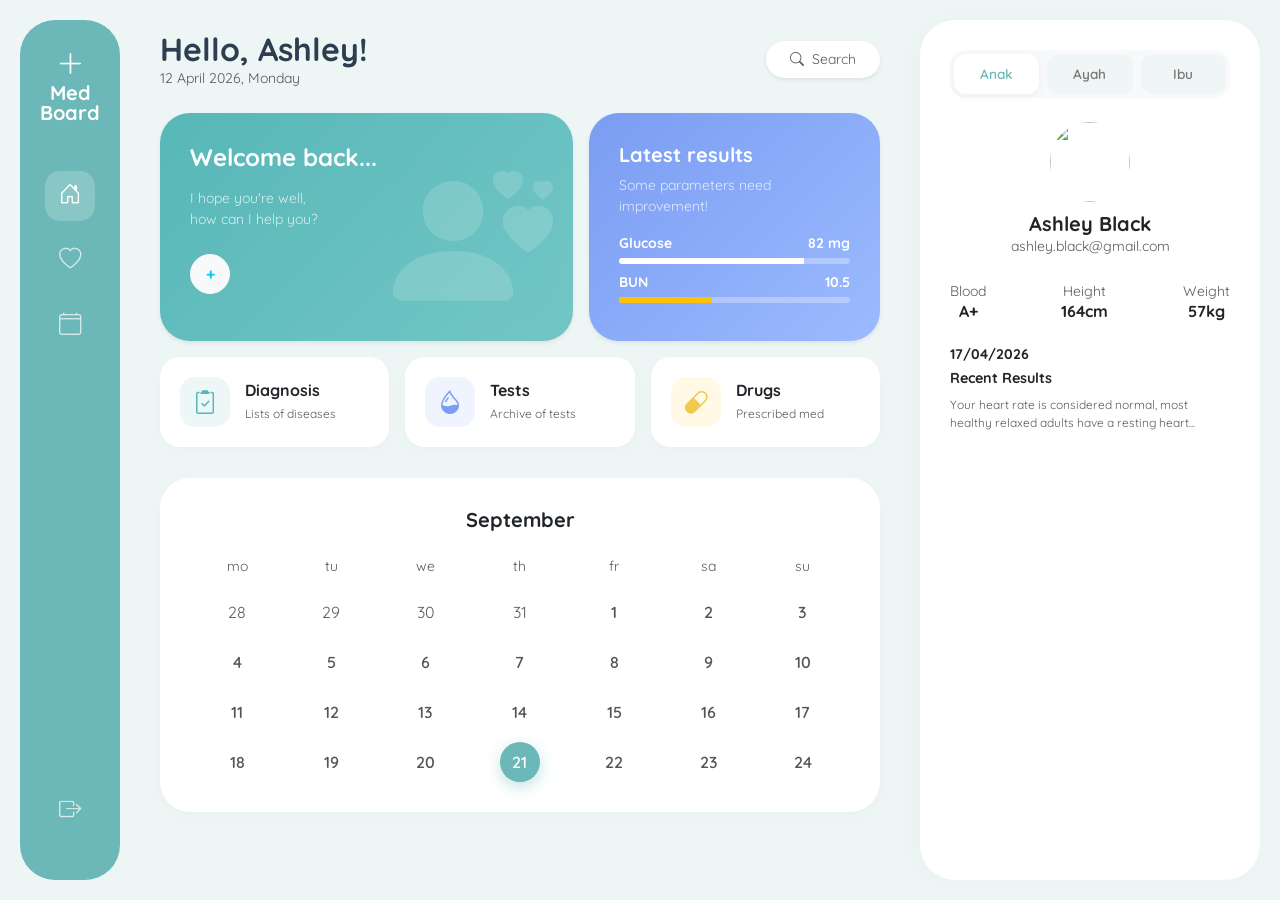
==== pages/pasien.html @ 55564bb5 "first mediflow dashboard" ====
<!DOCTYPE html>
<html lang="id">
<head>
    <meta charset="UTF-8">
    <meta name="viewport" content="width=device-width, initial-scale=1.0">
    <title>Dashboard Pasien - MediFlow</title>
    <link href="https://cdn.jsdelivr.net/npm/bootstrap@5.3.0/dist/css/bootstrap.min.css" rel="stylesheet">
    <link rel="stylesheet" href="https://cdn.jsdelivr.net/npm/bootstrap-icons@1.11.1/font/bootstrap-icons.css">
    <link href="https://fonts.googleapis.com/css2?family=Poppins:wght@400;500;600;700&family=Quicksand:wght@500;600;700&display=swap" rel="stylesheet">
    <link rel="stylesheet" href="../assets/css/style.css">
</head>
<body class="bg-pasien">
    <div class="ashley-container">
        
        <div class="ash-sidebar">
            <div class="fw-bold fs-5 mb-5 text-center lh-1"><i class="bi bi-plus-lg fs-3 d-block mb-1"></i>Med<br>Board</div>
            <div class="nav-icon active"><i class="bi bi-house-door"></i></div>
            <div class="nav-icon"><i class="bi bi-heart"></i></div>
            <div class="nav-icon"><i class="bi bi-calendar4"></i></div>
            <div class="nav-icon mt-auto" onclick="logout()"><i class="bi bi-box-arrow-right"></i></div>
        </div>

        <div class="ash-main">
            <div class="d-flex justify-content-between align-items-center mb-4">
                <div>
                    <h2 class="fw-bold mb-0" style="color: #2c3e50;">Hello, <span id="ashNameTitle">Ashley!</span></h2>
                    <p class="text-muted small mb-0">12 April 2026, Monday</p>
                </div>
                <div class="bg-white rounded-pill px-4 py-2 shadow-sm small text-muted"><i class="bi bi-search me-2"></i>Search</div>
            </div>

            <div class="row g-3 mb-3">
                <div class="col-md-7">
                    <div class="ash-card-wel shadow-sm">
                        <h4 class="fw-bold mb-3">Welcome back...</h4>
                        <p class="small opacity-75 mb-4">I hope you're well,<br>how can I help you?</p>
                        <button class="btn btn-light rounded-circle text-info fw-bold" style="width: 40px; height: 40px;">+</button>
                        <i class="bi bi-person-hearts" style="position: absolute; right: 20px; bottom: -20px; font-size: 10rem; opacity: 0.15;"></i>
                    </div>
                </div>
                <div class="col-md-5">
                    <div class="ash-card-res shadow-sm">
                        <h5 class="fw-bold mb-2">Latest results</h5>
                        <p class="small opacity-75 mb-3">Some parameters need improvement!</p>
                        <div class="small fw-bold d-flex justify-content-between mb-1"><span>Glucose</span><span>82 mg</span></div>
                        <div class="progress mb-2" style="height: 6px; background: rgba(255,255,255,0.3);"><div class="progress-bar bg-white" style="width: 80%"></div></div>
                        <div class="small fw-bold d-flex justify-content-between mb-1"><span>BUN</span><span>10.5</span></div>
                        <div class="progress mb-2" style="height: 6px; background: rgba(255,255,255,0.3);"><div class="progress-bar bg-warning" style="width: 40%"></div></div>
                    </div>
                </div>
            </div>

            <div class="row g-3 mb-3">
                <div class="col-md-4">
                    <div class="ash-mini-card">
                        <div style="background: #eef7f7; color: #57b7b7; width: 50px; height: 50px; border-radius: 15px; display: flex; justify-content: center; align-items: center; font-size: 1.5rem;"><i class="bi bi-clipboard2-check"></i></div>
                        <div>
                            <h6 class="fw-bold mb-0 text-dark">Diagnosis</h6>
                            <span class="small text-muted" id="ashDiag" style="font-size: 0.75rem;">Lists of diseases</span>
                        </div>
                    </div>
                </div>
                <div class="col-md-4">
                    <div class="ash-mini-card">
                        <div style="background: #f0f4ff; color: #7b9df2; width: 50px; height: 50px; border-radius: 15px; display: flex; justify-content: center; align-items: center; font-size: 1.5rem;"><i class="bi bi-droplet-half"></i></div>
                        <div>
                            <h6 class="fw-bold mb-0 text-dark">Tests</h6>
                            <span class="small text-muted" style="font-size: 0.75rem;">Archive of tests</span>
                        </div>
                    </div>
                </div>
                <div class="col-md-4">
                    <div class="ash-mini-card">
                        <div style="background: #fff9e6; color: #f2c94c; width: 50px; height: 50px; border-radius: 15px; display: flex; justify-content: center; align-items: center; font-size: 1.5rem;"><i class="bi bi-capsule"></i></div>
                        <div>
                            <h6 class="fw-bold mb-0 text-dark">Drugs</h6>
                            <span class="small text-muted" id="ashDrugs" style="font-size: 0.75rem;">Prescribed med</span>
                        </div>
                    </div>
                </div>
            </div>

            <div class="ash-calendar">
                <h5 class="fw-bold text-center mb-4 text-dark">September</h5>
                <div class="cal-grid small text-muted mb-2">
                    <span>mo</span><span>tu</span><span>we</span><span>th</span><span>fr</span><span>sa</span><span>su</span>
                </div>
                <div class="cal-grid">
                    <div class="cal-day text-muted">28</div><div class="cal-day text-muted">29</div><div class="cal-day text-muted">30</div><div class="cal-day text-muted">31</div>
                    <div class="cal-day">1</div><div class="cal-day">2</div><div class="cal-day">3</div>
                    <div class="cal-day">4</div><div class="cal-day">5</div><div class="cal-day">6</div><div class="cal-day">7</div>
                    <div class="cal-day">8</div><div class="cal-day">9</div><div class="cal-day">10</div>
                    <div class="cal-day">11</div><div class="cal-day">12</div><div class="cal-day">13</div><div class="cal-day">14</div>
                    <div class="cal-day">15</div><div class="cal-day">16</div><div class="cal-day">17</div>
                    <div class="cal-day">18</div><div class="cal-day">19</div><div class="cal-day">20</div><div class="cal-day active" id="ashAppt">21</div>
                    <div class="cal-day">22</div><div class="cal-day">23</div><div class="cal-day">24</div>
                </div>
            </div>
        </div>

        <div class="ash-right">
            <div class="d-flex gap-2 bg-light p-1 rounded-4 mb-4">
                <div class="kk-tab active" onclick="gantiAshley('Ashley', 'Anak', 'A+', '164cm', '57kg', 'Flu Ringan', 'Vitamins', '21', this)">Anak</div>
                <div class="kk-tab" onclick="gantiAshley('John', 'Ayah', 'O', '175cm', '78kg', 'Hipertensi', 'Amlodipine', '14', this)">Ayah</div>
                <div class="kk-tab" onclick="gantiAshley('Jane', 'Ibu', 'B', '160cm', '62kg', 'Asam Lambung', 'Antasida', '07', this)">Ibu</div>
            </div>

            <div class="text-center">
                <img src="https://ui-avatars.com/api/?name=Ashley&background=6cb7b7&color=fff" style="width:80px; height:80px; border-radius:50%; margin-bottom:10px;" id="ashFoto">
                <h5 class="fw-bold mb-0 text-dark" id="ashNameProfile">Ashley Black</h5>
                <p class="small text-muted mb-0" id="ashEmail">ashley.black@gmail.com</p>
            </div>

            <div class="d-flex justify-content-between text-center mt-4 mb-4">
                <div><span class="small text-muted d-block">Blood</span><h6 class="fw-bold mb-0 text-dark" id="ashBlood">A+</h6></div>
                <div><span class="small text-muted d-block">Height</span><h6 class="fw-bold mb-0 text-dark" id="ashHeight">164cm</h6></div>
                <div><span class="small text-muted d-block">Weight</span><h6 class="fw-bold mb-0 text-dark" id="ashWeight">57kg</h6></div>
            </div>

            <div class="mb-4">
                <h6 class="fw-bold small mb-2 text-dark">17/04/2026</h6>
                <h6 class="fw-bold mb-2 text-dark" style="font-size: 0.9rem;">Recent Results</h6>
                <p class="text-muted" style="font-size: 0.75rem;">Your heart rate is considered normal, most healthy relaxed adults have a resting heart...</p>
            </div>
        </div>
    </div>

    <script src="../assets/js/script.js"></script>
</body>
</html>
---- assets/css/style.css ----
/* === GLOBAL SETTINGS === */
body { font-family: 'Poppins', sans-serif; margin: 0; padding: 0; overflow-x: hidden; }
@keyframes fadeIn { from { opacity: 0; transform: translateY(10px); } to { opacity: 1; transform: translateY(0); } }

/* =========================================
   0. LOGIN PAGE (Split Screen Premium)
========================================= */
body.login-mode { background-color: #0c1a2c; overflow: hidden; }
.login-wrapper { height: 100vh; display: flex; justify-content: center; align-items: center; background: #0c1a2c; animation: fadeIn 0.6s ease-out; }
.login-split { width: 100%; max-width: 1000px; display: flex; background: white; border-radius: 24px; box-shadow: 0 20px 50px rgba(0,0,0,0.5); overflow: hidden; }
.log-left { flex: 1.1; padding: 60px; background: white; }
.log-right { flex: 0.9; background: #e0f2fe; padding: 60px; text-align: center; display: flex; flex-direction: column; justify-content: center; color: #0f3057; }
.med-input { border: 2px solid #f1f5f9; border-radius: 12px; padding: 14px; width: 100%; margin-bottom: 20px; font-family: 'Poppins', sans-serif; background: #f8fafc; outline: none; transition: 0.3s;}
.med-input:focus { border-color: #0ea5e9; background: white; }
.btn-log { background: #0f3057; color: white; border-radius: 12px; padding: 16px; font-weight: 600; width: 100%; border: none; transition: 0.3s; }
.btn-log:hover { background: #1e40af; }

/* =========================================
   1. PASIEN (ASHLEY STYLE - TEAL)
========================================= */
.bg-pasien { background-color: #eef5f5; font-family: 'Quicksand', sans-serif; animation: fadeIn 0.5s ease-out;}
.ashley-container { display: flex; padding: 20px; gap: 20px; height: 100vh; box-sizing: border-box; }
.ash-sidebar { width: 100px; background: #6cb7b7; border-radius: 35px; display: flex; flex-direction: column; align-items: center; padding: 30px 0; color: white; }
.ash-sidebar .nav-icon { width: 50px; height: 50px; display: flex; justify-content: center; align-items: center; border-radius: 15px; font-size: 1.4rem; margin-bottom: 15px; cursor: pointer; color: rgba(255,255,255,0.7); transition: 0.3s;}
.ash-sidebar .nav-icon.active { background: rgba(255,255,255,0.2); color: white; }
.ash-main { flex: 1; display: flex; flex-direction: column; overflow-y: auto; padding: 10px 20px; }
.ash-card-wel { background: linear-gradient(135deg, #57b7b7, #74c6c6); border-radius: 30px; padding: 30px; color: white; height: 100%; position: relative; overflow: hidden;}
.ash-card-res { background: linear-gradient(135deg, #7b9df2, #9bbaff); border-radius: 30px; padding: 30px; color: white; height: 100%; }
.ash-mini-card { background: white; border-radius: 20px; padding: 20px; display: flex; align-items: center; gap: 15px; box-shadow: 0 5px 15px rgba(0,0,0,0.02); height: 100%;}
.ash-calendar { background: white; border-radius: 30px; padding: 30px; box-shadow: 0 5px 15px rgba(0,0,0,0.02); margin-top: 15px;}
.cal-grid { display: grid; grid-template-columns: repeat(7, 1fr); text-align: center; gap: 10px 0; margin-top: 15px;}
.cal-day { font-weight: 600; color: #555; width: 40px; height: 40px; margin: 0 auto; display: flex; align-items: center; justify-content: center; border-radius: 50%; cursor: pointer;}
.cal-day.active { background: #6cb7b7; color: white; box-shadow: 0 5px 15px rgba(108, 183, 183, 0.4);}
.cal-day.text-muted { color: #ccc; font-weight: 400;}
.ash-right { width: 340px; background: white; border-radius: 35px; padding: 30px; box-shadow: -5px 0 20px rgba(0,0,0,0.02); overflow-y: auto; }
.kk-tab { background: #f0f5f5; border-radius: 12px; padding: 10px; text-align: center; font-size: 0.85rem; font-weight: 600; cursor: pointer; color: #777; flex: 1; transition: 0.3s;}
.kk-tab.active { background: white; color: #6cb7b7; box-shadow: 0 2px 10px rgba(0,0,0,0.05);}

/* =========================================
   2. DOKTER (ISTIAK AHMED STYLE - SOLID BLUE)
========================================= */
.bg-dokter { background-color: #f0f5fa; animation: fadeIn 0.5s ease-out;}
.ist-container { display: flex; padding: 20px; gap: 20px; height: 100vh; box-sizing: border-box; }
.ist-sidebar { width: 260px; background: #0d6efd; border-radius: 30px; color: white; padding: 40px 20px; display: flex; flex-direction: column; align-items: center; }
.ist-profile { text-align: center; margin-bottom: 40px; }
.ist-profile img { width: 90px; height: 90px; border-radius: 50%; border: 3px solid rgba(255,255,255,0.3); margin-bottom: 15px; }
.ist-nav { width: 100%; border-radius: 15px; padding: 15px 20px; color: rgba(255,255,255,0.7); margin-bottom: 10px; cursor: pointer; transition: 0.3s; font-weight: 500; display: flex; align-items: center;}
.ist-nav.active { background: rgba(255,255,255,0.15); color: white; font-weight: 600;}
.ist-main { flex: 1; overflow-y: auto; padding: 10px; }
.ist-stat-card { background: white; border-radius: 20px; padding: 25px; box-shadow: 0 5px 15px rgba(0,0,0,0.02); height: 100%; display: flex; flex-direction: column; justify-content: center;}
.patient-card { background: white; border-radius: 25px; padding: 25px; box-shadow: 0 5px 15px rgba(0,0,0,0.02); }
.pc-header { display: flex; align-items: center; gap: 15px; margin-bottom: 20px; }
.pc-header img { width: 50px; height: 50px; border-radius: 50%; }
.pc-table { width: 100%; font-size: 0.85rem; }
.pc-table td { padding: 8px 0; border-bottom: 1px solid #f1f5f9; }
.pc-table tr:last-child td { border-bottom: none; }
.status-badge { padding: 5px 12px; border-radius: 20px; font-weight: 600; font-size: 0.75rem; }

/* =========================================
   3. ADMIN (CREXTIO STYLE - LIGHT BLUE)
========================================= */
.bg-admin { background-color: #eaf1f8; animation: fadeIn 0.5s ease-out;}
.crex-container { padding: 40px; max-width: 1400px; margin: 0 auto; min-height: 100vh;}
.crex-topnav { display: flex; justify-content: center; margin-bottom: 40px; }
.crex-pill { background: white; border-radius: 50px; padding: 10px 15px; display: inline-flex; gap: 10px; box-shadow: 0 5px 15px rgba(0,0,0,0.02); }
.crex-item { padding: 8px 20px; border-radius: 30px; font-weight: 600; font-size: 0.9rem; color: #64748b; cursor: pointer;}
.crex-item.active { background: #0f3057; color: white; }
.crex-profile-card { background: linear-gradient(to bottom, #dbeafe, #bae6fd); border-radius: 30px; padding: 30px; text-align: center; height: 100%; position: relative; overflow: hidden;}
.crex-profile-card img { width: 120px; height: 120px; border-radius: 50%; margin-bottom: 20px; border: 4px solid white; box-shadow: 0 10px 20px rgba(0,0,0,0.1);}
.crex-stat-box { background: white; border-radius: 30px; padding: 30px; height: 100%; box-shadow: 0 5px 15px rgba(0,0,0,0.02); }
.crex-dark-card { background: #0f3057; border-radius: 30px; padding: 30px; color: white; height: 100%; box-shadow: 0 10px 30px rgba(15, 48, 87, 0.3);}
.bpjs-input-group { background: rgba(255,255,255,0.1); border-radius: 15px; padding: 5px; display: flex; margin-bottom: 20px;}
.bpjs-input-group input { background: transparent; border: none; color: white; padding: 10px 15px; flex: 1; outline: none;}
.bpjs-input-group input::placeholder { color: rgba(255,255,255,0.5); }
.bpjs-input-group button { background: #0ea5e9; border: none; border-radius: 12px; color: white; padding: 0 20px; font-weight: 600;}
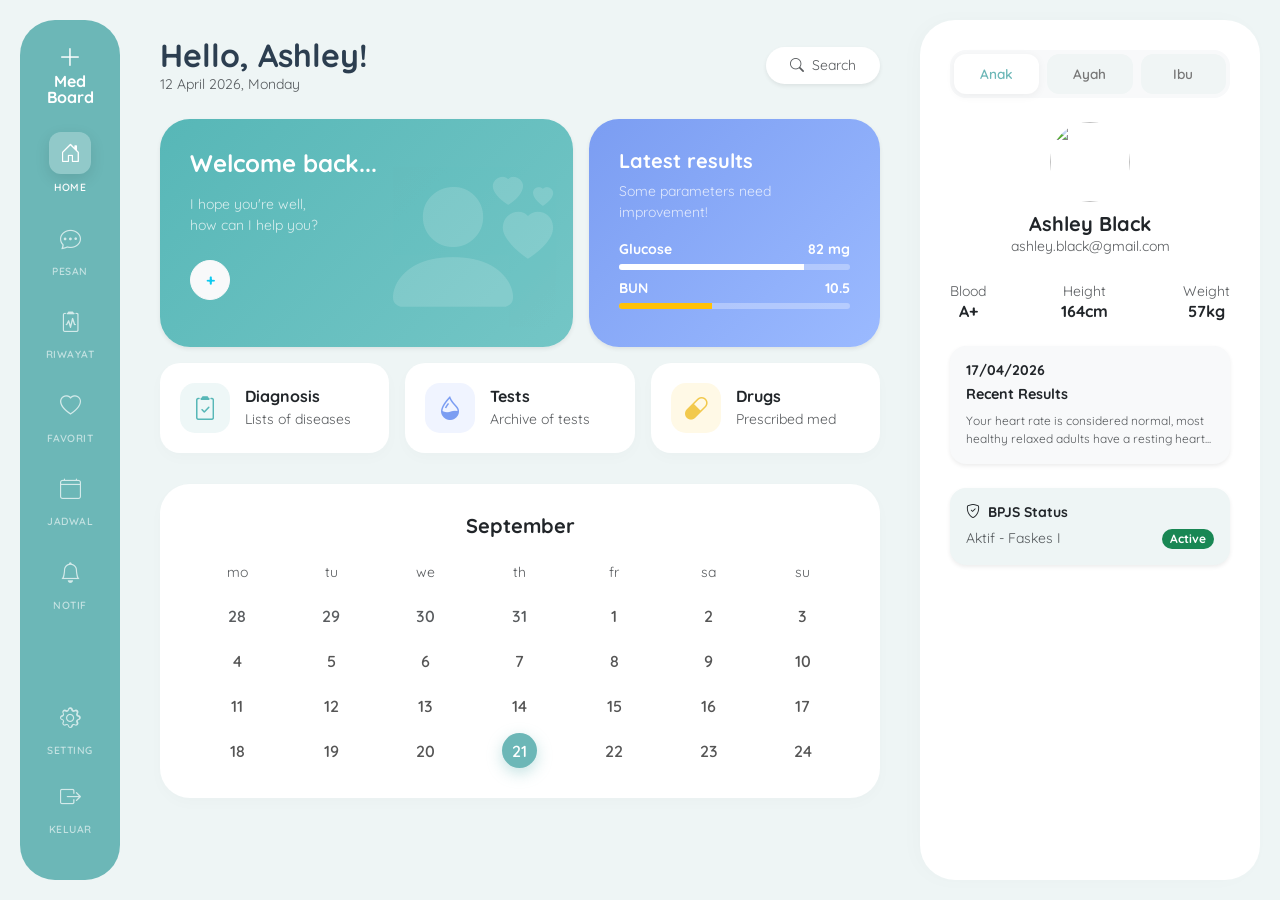
==== commit cb1bf226: "Upload dashboard mediflow ke folder baru" ====
--- a/pages/pasien.html
+++ b/pages/pasien.html
@@ -7,21 +7,61 @@
     <link href="https://cdn.jsdelivr.net/npm/bootstrap@5.3.0/dist/css/bootstrap.min.css" rel="stylesheet">
     <link rel="stylesheet" href="https://cdn.jsdelivr.net/npm/bootstrap-icons@1.11.1/font/bootstrap-icons.css">
     <link href="https://fonts.googleapis.com/css2?family=Poppins:wght@400;500;600;700&family=Quicksand:wght@500;600;700&display=swap" rel="stylesheet">
+    
     <link rel="stylesheet" href="../assets/css/style.css">
 </head>
 <body class="bg-pasien">
     <div class="ashley-container">
         
         <div class="ash-sidebar">
-            <div class="fw-bold fs-5 mb-5 text-center lh-1"><i class="bi bi-plus-lg fs-3 d-block mb-1"></i>Med<br>Board</div>
-            <div class="nav-icon active"><i class="bi bi-house-door"></i></div>
-            <div class="nav-icon"><i class="bi bi-heart"></i></div>
-            <div class="nav-icon"><i class="bi bi-calendar4"></i></div>
-            <div class="nav-icon mt-auto" onclick="logout()"><i class="bi bi-box-arrow-right"></i></div>
+            <div class="fw-bold fs-6 mb-4 text-center lh-1">
+                <i class="bi bi-plus-lg fs-4 d-block mb-1"></i>Med<br>Board
+            </div>
+            
+            <div class="nav-wrapper active">
+                <div class="nav-icon"><i class="bi bi-house-door"></i></div>
+                <span class="nav-label">Home</span>
+            </div>
+
+            <div class="nav-wrapper">
+                <div class="nav-icon"><i class="bi bi-chat-dots"></i></div>
+                <span class="nav-label">Pesan</span>
+            </div>
+
+            <div class="nav-wrapper">
+                <div class="nav-icon"><i class="bi bi-clipboard2-pulse"></i></div>
+                <span class="nav-label">Riwayat</span>
+            </div>
+
+            <div class="nav-wrapper">
+                <div class="nav-icon"><i class="bi bi-heart"></i></div>
+                <span class="nav-label">Favorit</span>
+            </div>
+
+            <div class="nav-wrapper">
+                <div class="nav-icon"><i class="bi bi-calendar4"></i></div>
+                <span class="nav-label">Jadwal</span>
+            </div>
+
+            <div class="nav-wrapper">
+                <div class="nav-icon"><i class="bi bi-bell"></i></div>
+                <span class="nav-label">Notif</span>
+            </div>
+            
+            <div class="mt-auto w-100 d-flex flex-column align-items-center">
+                <div class="nav-wrapper mb-2" data-bs-toggle="modal" data-bs-target="#settingsModal">
+                    <div class="nav-icon"><i class="bi bi-gear"></i></div>
+                    <span class="nav-label">Setting</span>
+                </div>
+                <div class="nav-wrapper text-danger" onclick="logout()">
+                    <div class="nav-icon"><i class="bi bi-box-arrow-right"></i></div>
+                    <span class="nav-label">Keluar</span>
+                </div>
+            </div>
         </div>
 
         <div class="ash-main">
-            <div class="d-flex justify-content-between align-items-center mb-4">
+            <div class="d-flex justify-content-between align-items-center mt-3 mb-4">
                 <div>
                     <h2 class="fw-bold mb-0" style="color: #2c3e50;">Hello, <span id="ashNameTitle">Ashley!</span></h2>
                     <p class="text-muted small mb-0">12 April 2026, Monday</p>
@@ -53,28 +93,28 @@
             <div class="row g-3 mb-3">
                 <div class="col-md-4">
                     <div class="ash-mini-card">
-                        <div style="background: #eef7f7; color: #57b7b7; width: 50px; height: 50px; border-radius: 15px; display: flex; justify-content: center; align-items: center; font-size: 1.5rem;"><i class="bi bi-clipboard2-check"></i></div>
+                        <div class="mini-icon teal"><i class="bi bi-clipboard2-check"></i></div>
                         <div>
                             <h6 class="fw-bold mb-0 text-dark">Diagnosis</h6>
-                            <span class="small text-muted" id="ashDiag" style="font-size: 0.75rem;">Lists of diseases</span>
+                            <span class="small text-muted" id="ashDiag">Lists of diseases</span>
                         </div>
                     </div>
                 </div>
                 <div class="col-md-4">
                     <div class="ash-mini-card">
-                        <div style="background: #f0f4ff; color: #7b9df2; width: 50px; height: 50px; border-radius: 15px; display: flex; justify-content: center; align-items: center; font-size: 1.5rem;"><i class="bi bi-droplet-half"></i></div>
+                        <div class="mini-icon blue"><i class="bi bi-droplet-half"></i></div>
                         <div>
                             <h6 class="fw-bold mb-0 text-dark">Tests</h6>
-                            <span class="small text-muted" style="font-size: 0.75rem;">Archive of tests</span>
+                            <span class="small text-muted">Archive of tests</span>
                         </div>
                     </div>
                 </div>
                 <div class="col-md-4">
                     <div class="ash-mini-card">
-                        <div style="background: #fff9e6; color: #f2c94c; width: 50px; height: 50px; border-radius: 15px; display: flex; justify-content: center; align-items: center; font-size: 1.5rem;"><i class="bi bi-capsule"></i></div>
+                        <div class="mini-icon yellow"><i class="bi bi-capsule"></i></div>
                         <div>
                             <h6 class="fw-bold mb-0 text-dark">Drugs</h6>
-                            <span class="small text-muted" id="ashDrugs" style="font-size: 0.75rem;">Prescribed med</span>
+                            <span class="small text-muted" id="ashDrugs">Prescribed med</span>
                         </div>
                     </div>
                 </div>
@@ -85,14 +125,15 @@
                 <div class="cal-grid small text-muted mb-2">
                     <span>mo</span><span>tu</span><span>we</span><span>th</span><span>fr</span><span>sa</span><span>su</span>
                 </div>
-                <div class="cal-grid">
+                <div class="cal-grid" id="calendarGrid">
                     <div class="cal-day text-muted">28</div><div class="cal-day text-muted">29</div><div class="cal-day text-muted">30</div><div class="cal-day text-muted">31</div>
                     <div class="cal-day">1</div><div class="cal-day">2</div><div class="cal-day">3</div>
                     <div class="cal-day">4</div><div class="cal-day">5</div><div class="cal-day">6</div><div class="cal-day">7</div>
                     <div class="cal-day">8</div><div class="cal-day">9</div><div class="cal-day">10</div>
                     <div class="cal-day">11</div><div class="cal-day">12</div><div class="cal-day">13</div><div class="cal-day">14</div>
                     <div class="cal-day">15</div><div class="cal-day">16</div><div class="cal-day">17</div>
-                    <div class="cal-day">18</div><div class="cal-day">19</div><div class="cal-day">20</div><div class="cal-day active" id="ashAppt">21</div>
+                    <div class="cal-day">18</div><div class="cal-day">19</div><div class="cal-day">20</div>
+                    <div class="cal-day active" id="ashAppt">21</div>
                     <div class="cal-day">22</div><div class="cal-day">23</div><div class="cal-day">24</div>
                 </div>
             </div>
@@ -117,14 +158,106 @@
                 <div><span class="small text-muted d-block">Weight</span><h6 class="fw-bold mb-0 text-dark" id="ashWeight">57kg</h6></div>
             </div>
 
-            <div class="mb-4">
+            <div class="card border-0 rounded-4 p-3 mb-4 shadow-sm" style="background: #f8f9fa;">
                 <h6 class="fw-bold small mb-2 text-dark">17/04/2026</h6>
                 <h6 class="fw-bold mb-2 text-dark" style="font-size: 0.9rem;">Recent Results</h6>
-                <p class="text-muted" style="font-size: 0.75rem;">Your heart rate is considered normal, most healthy relaxed adults have a resting heart...</p>
+                <p class="text-muted mb-0" style="font-size: 0.75rem;">Your heart rate is considered normal, most healthy relaxed adults have a resting heart...</p>
+            </div>
+            
+            <div class="card border-0 rounded-4 p-3 bg-pasien shadow-sm">
+                <h6 class="fw-bold small mb-2 text-dark"><i class="bi bi-shield-check me-2"></i>BPJS Status</h6>
+                <div class="d-flex justify-content-between align-items-center">
+                    <span class="small text-muted">Aktif - Faskes I</span>
+                    <span class="badge bg-success rounded-pill">Active</span>
+                </div>
             </div>
         </div>
     </div>
 
-    <script src="../assets/js/script.js"></script>
+    <div class="modal fade" id="settingsModal" tabindex="-1" aria-hidden="true">
+        <div class="modal-dialog modal-lg modal-dialog-centered">
+            <div class="modal-content border-0" style="border-radius: 30px; overflow: hidden;">
+                <div class="modal-body p-0">
+                    <div class="d-flex" style="min-height: 500px;">
+                        <div class="p-4" style="width: 220px; background: #f8fafb;">
+                            <h5 class="fw-bold mb-4 text-dark">Settings</h5>
+                            <div class="nav flex-column nav-pills" id="settings-tabs">
+                                <button class="nav-link active small text-start" data-bs-toggle="pill" data-bs-target="#pills-profile">Profil</button>
+                                <button class="nav-link small text-start" data-bs-toggle="pill" data-bs-target="#pills-kk">Data Keluarga</button>
+                                <button class="nav-link small text-start" data-bs-toggle="pill" data-bs-target="#pills-bpjs">BPJS</button>
+                                <button class="nav-link small text-start" data-bs-toggle="pill" data-bs-target="#pills-pay">Pembayaran</button>
+                            </div>
+                        </div>
+                        <div class="p-5 flex-grow-1 bg-white">
+                            <div class="tab-content">
+                                <div class="tab-pane fade show active" id="pills-profile">
+                                    <h6 class="fw-bold mb-4">Edit Profil</h6>
+                                    <div class="mb-3">
+                                        <label class="small text-muted mb-1">Nama Lengkap</label>
+                                        <input type="text" class="form-control rounded-3" value="Ashley Black">
+                                    </div>
+                                    <div class="mb-3">
+                                        <label class="small text-muted mb-1">Email</label>
+                                        <input type="email" class="form-control rounded-3" value="ashley.black@gmail.com">
+                                    </div>
+                                    <button class="btn btn-teal w-100 mt-3 shadow-sm">Simpan Perubahan</button>
+                                </div>
+                                <div class="tab-pane fade" id="pills-kk">
+                                    <h6 class="fw-bold mb-3">Kartu Keluarga Digital</h6>
+                                    <div class="p-3 border rounded-4 mb-2 d-flex justify-content-between align-items-center">
+                                        <div><h6 class="mb-0 small fw-bold">John Black</h6><span class="small text-muted">Ayah</span></div>
+                                        <i class="bi bi-pencil small"></i>
+                                    </div>
+                                    <div class="p-3 border rounded-4 mb-2 d-flex justify-content-between align-items-center">
+                                        <div><h6 class="mb-0 small fw-bold">Jane Black</h6><span class="small text-muted">Ibu</span></div>
+                                        <i class="bi bi-pencil small"></i>
+                                    </div>
+                                    <button class="btn btn-outline-info w-100 rounded-pill mt-3 small">+ Tambah Anggota</button>
+                                </div>
+                                <div class="tab-pane fade" id="pills-bpjs">
+                                    <h6 class="fw-bold mb-4">Jaminan Kesehatan</h6>
+                                    <div class="bg-light p-3 rounded-4 mb-3">
+                                        <p class="small text-muted mb-1">Nomor Peserta BPJS</p>
+                                        <h6 class="fw-bold">000123456789</h6>
+                                    </div>
+                                    <div class="mb-3">
+                                        <label class="small text-muted mb-1">Faskes Tingkat I</label>
+                                        <input type="text" class="form-control rounded-3" value="Puskesmas Semarang Tengah">
+                                    </div>
+                                </div>
+                            </div>
+                        </div>
+                    </div>
+                </div>
+            </div>
+        </div>
+    </div>
+
+    <script src="https://cdn.jsdelivr.net/npm/bootstrap@5.3.0/dist/js/bootstrap.bundle.min.js"></script>
+    <script>
+        function logout() { 
+            window.location.href = '../index.html'; 
+        }
+
+        function gantiAshley(nama, role, blood, height, weight, diag, drugs, dateActive, element) {
+            document.getElementById('ashNameTitle').innerText = nama + "!";
+            document.getElementById('ashNameProfile').innerText = nama + " Black";
+            document.getElementById('ashEmail').innerText = nama.toLowerCase() + ".black@gmail.com";
+            document.getElementById('ashBlood').innerText = blood;
+            document.getElementById('ashHeight').innerText = height;
+            document.getElementById('ashWeight').innerText = weight;
+            document.getElementById('ashDiag').innerText = diag;
+            document.getElementById('ashDrugs').innerText = drugs;
+            document.getElementById('ashFoto').src = `https://ui-avatars.com/api/?name=${nama}&background=6cb7b7&color=fff`;
+
+            document.querySelectorAll('.cal-day').forEach(day => {
+                day.classList.remove('active');
+                if (day.innerText === dateActive && !day.classList.contains('text-muted')) { day.classList.add('active'); }
+            });
+
+            document.querySelectorAll('.kk-tab').forEach(tab => tab.classList.remove('active'));
+            element.classList.add('active');
+        }
+    </script>
 </body>
 </html>
--- a/assets/css/style.css
+++ b/assets/css/style.css
@@ -1,75 +1,238 @@
 /* === GLOBAL SETTINGS === */
-body { font-family: 'Poppins', sans-serif; margin: 0; padding: 0; overflow-x: hidden; }
-@keyframes fadeIn { from { opacity: 0; transform: translateY(10px); } to { opacity: 1; transform: translateY(0); } }
-
-/* =========================================
-   0. LOGIN PAGE (Split Screen Premium)
-========================================= */
-body.login-mode { background-color: #0c1a2c; overflow: hidden; }
-.login-wrapper { height: 100vh; display: flex; justify-content: center; align-items: center; background: #0c1a2c; animation: fadeIn 0.6s ease-out; }
-.login-split { width: 100%; max-width: 1000px; display: flex; background: white; border-radius: 24px; box-shadow: 0 20px 50px rgba(0,0,0,0.5); overflow: hidden; }
-.log-left { flex: 1.1; padding: 60px; background: white; }
-.log-right { flex: 0.9; background: #e0f2fe; padding: 60px; text-align: center; display: flex; flex-direction: column; justify-content: center; color: #0f3057; }
-.med-input { border: 2px solid #f1f5f9; border-radius: 12px; padding: 14px; width: 100%; margin-bottom: 20px; font-family: 'Poppins', sans-serif; background: #f8fafc; outline: none; transition: 0.3s;}
-.med-input:focus { border-color: #0ea5e9; background: white; }
-.btn-log { background: #0f3057; color: white; border-radius: 12px; padding: 16px; font-weight: 600; width: 100%; border: none; transition: 0.3s; }
-.btn-log:hover { background: #1e40af; }
-
-/* =========================================
-   1. PASIEN (ASHLEY STYLE - TEAL)
-========================================= */
-.bg-pasien { background-color: #eef5f5; font-family: 'Quicksand', sans-serif; animation: fadeIn 0.5s ease-out;}
-.ashley-container { display: flex; padding: 20px; gap: 20px; height: 100vh; box-sizing: border-box; }
-.ash-sidebar { width: 100px; background: #6cb7b7; border-radius: 35px; display: flex; flex-direction: column; align-items: center; padding: 30px 0; color: white; }
-.ash-sidebar .nav-icon { width: 50px; height: 50px; display: flex; justify-content: center; align-items: center; border-radius: 15px; font-size: 1.4rem; margin-bottom: 15px; cursor: pointer; color: rgba(255,255,255,0.7); transition: 0.3s;}
-.ash-sidebar .nav-icon.active { background: rgba(255,255,255,0.2); color: white; }
-.ash-main { flex: 1; display: flex; flex-direction: column; overflow-y: auto; padding: 10px 20px; }
-.ash-card-wel { background: linear-gradient(135deg, #57b7b7, #74c6c6); border-radius: 30px; padding: 30px; color: white; height: 100%; position: relative; overflow: hidden;}
-.ash-card-res { background: linear-gradient(135deg, #7b9df2, #9bbaff); border-radius: 30px; padding: 30px; color: white; height: 100%; }
-.ash-mini-card { background: white; border-radius: 20px; padding: 20px; display: flex; align-items: center; gap: 15px; box-shadow: 0 5px 15px rgba(0,0,0,0.02); height: 100%;}
-.ash-calendar { background: white; border-radius: 30px; padding: 30px; box-shadow: 0 5px 15px rgba(0,0,0,0.02); margin-top: 15px;}
-.cal-grid { display: grid; grid-template-columns: repeat(7, 1fr); text-align: center; gap: 10px 0; margin-top: 15px;}
-.cal-day { font-weight: 600; color: #555; width: 40px; height: 40px; margin: 0 auto; display: flex; align-items: center; justify-content: center; border-radius: 50%; cursor: pointer;}
-.cal-day.active { background: #6cb7b7; color: white; box-shadow: 0 5px 15px rgba(108, 183, 183, 0.4);}
-.cal-day.text-muted { color: #ccc; font-weight: 400;}
-.ash-right { width: 340px; background: white; border-radius: 35px; padding: 30px; box-shadow: -5px 0 20px rgba(0,0,0,0.02); overflow-y: auto; }
-.kk-tab { background: #f0f5f5; border-radius: 12px; padding: 10px; text-align: center; font-size: 0.85rem; font-weight: 600; cursor: pointer; color: #777; flex: 1; transition: 0.3s;}
-.kk-tab.active { background: white; color: #6cb7b7; box-shadow: 0 2px 10px rgba(0,0,0,0.05);}
-
-/* =========================================
-   2. DOKTER (ISTIAK AHMED STYLE - SOLID BLUE)
-========================================= */
-.bg-dokter { background-color: #f0f5fa; animation: fadeIn 0.5s ease-out;}
-.ist-container { display: flex; padding: 20px; gap: 20px; height: 100vh; box-sizing: border-box; }
-.ist-sidebar { width: 260px; background: #0d6efd; border-radius: 30px; color: white; padding: 40px 20px; display: flex; flex-direction: column; align-items: center; }
-.ist-profile { text-align: center; margin-bottom: 40px; }
-.ist-profile img { width: 90px; height: 90px; border-radius: 50%; border: 3px solid rgba(255,255,255,0.3); margin-bottom: 15px; }
-.ist-nav { width: 100%; border-radius: 15px; padding: 15px 20px; color: rgba(255,255,255,0.7); margin-bottom: 10px; cursor: pointer; transition: 0.3s; font-weight: 500; display: flex; align-items: center;}
-.ist-nav.active { background: rgba(255,255,255,0.15); color: white; font-weight: 600;}
-.ist-main { flex: 1; overflow-y: auto; padding: 10px; }
-.ist-stat-card { background: white; border-radius: 20px; padding: 25px; box-shadow: 0 5px 15px rgba(0,0,0,0.02); height: 100%; display: flex; flex-direction: column; justify-content: center;}
-.patient-card { background: white; border-radius: 25px; padding: 25px; box-shadow: 0 5px 15px rgba(0,0,0,0.02); }
-.pc-header { display: flex; align-items: center; gap: 15px; margin-bottom: 20px; }
-.pc-header img { width: 50px; height: 50px; border-radius: 50%; }
-.pc-table { width: 100%; font-size: 0.85rem; }
-.pc-table td { padding: 8px 0; border-bottom: 1px solid #f1f5f9; }
-.pc-table tr:last-child td { border-bottom: none; }
-.status-badge { padding: 5px 12px; border-radius: 20px; font-weight: 600; font-size: 0.75rem; }
-
-/* =========================================
-   3. ADMIN (CREXTIO STYLE - LIGHT BLUE)
-========================================= */
-.bg-admin { background-color: #eaf1f8; animation: fadeIn 0.5s ease-out;}
-.crex-container { padding: 40px; max-width: 1400px; margin: 0 auto; min-height: 100vh;}
-.crex-topnav { display: flex; justify-content: center; margin-bottom: 40px; }
-.crex-pill { background: white; border-radius: 50px; padding: 10px 15px; display: inline-flex; gap: 10px; box-shadow: 0 5px 15px rgba(0,0,0,0.02); }
-.crex-item { padding: 8px 20px; border-radius: 30px; font-weight: 600; font-size: 0.9rem; color: #64748b; cursor: pointer;}
-.crex-item.active { background: #0f3057; color: white; }
-.crex-profile-card { background: linear-gradient(to bottom, #dbeafe, #bae6fd); border-radius: 30px; padding: 30px; text-align: center; height: 100%; position: relative; overflow: hidden;}
-.crex-profile-card img { width: 120px; height: 120px; border-radius: 50%; margin-bottom: 20px; border: 4px solid white; box-shadow: 0 10px 20px rgba(0,0,0,0.1);}
-.crex-stat-box { background: white; border-radius: 30px; padding: 30px; height: 100%; box-shadow: 0 5px 15px rgba(0,0,0,0.02); }
-.crex-dark-card { background: #0f3057; border-radius: 30px; padding: 30px; color: white; height: 100%; box-shadow: 0 10px 30px rgba(15, 48, 87, 0.3);}
-.bpjs-input-group { background: rgba(255,255,255,0.1); border-radius: 15px; padding: 5px; display: flex; margin-bottom: 20px;}
-.bpjs-input-group input { background: transparent; border: none; color: white; padding: 10px 15px; flex: 1; outline: none;}
-.bpjs-input-group input::placeholder { color: rgba(255,255,255,0.5); }
-.bpjs-input-group button { background: #0ea5e9; border: none; border-radius: 12px; color: white; padding: 0 20px; font-weight: 600;}+body { 
+    font-family: 'Poppins', sans-serif; 
+    margin: 0; 
+    padding: 0; 
+    overflow-x: hidden; 
+}
+
+@keyframes fadeIn { 
+    from { opacity: 0; transform: translateY(10px); } 
+    to { opacity: 1; transform: translateY(0); } 
+}
+
+.bg-pasien { 
+    background-color: #eef5f5; 
+    font-family: 'Quicksand', sans-serif; 
+    animation: fadeIn 0.5s ease-out;
+}
+
+.ashley-container { 
+    display: flex; 
+    padding: 20px; 
+    gap: 20px; 
+    height: 100vh; 
+    box-sizing: border-box; 
+}
+
+/* === SIDEBAR STYLE === */
+.ash-sidebar { 
+    width: 100px; 
+    background: #6cb7b7; 
+    border-radius: 35px; 
+    display: flex; 
+    flex-direction: column; 
+    align-items: center; 
+    padding: 25px 0; 
+    color: white;
+    height: calc(100vh - 40px);
+}
+
+.nav-wrapper {
+    display: flex;
+    flex-direction: column;
+    align-items: center;
+    justify-content: center;
+    width: 100%;
+    margin-bottom: 12px;
+    cursor: pointer;
+    transition: all 0.3s ease;
+    padding: 5px 0;
+}
+
+.nav-icon { 
+    width: 42px; 
+    height: 42px; 
+    display: flex; 
+    justify-content: center; 
+    align-items: center; 
+    border-radius: 12px; 
+    font-size: 1.3rem; 
+    color: rgba(255,255,255,0.7); 
+    transition: 0.3s;
+}
+
+.nav-label {
+    font-size: 0.65rem;
+    font-weight: 600;
+    margin-top: 4px;
+    color: rgba(255,255,255,0.6);
+    text-transform: uppercase;
+    letter-spacing: 0.5px;
+}
+
+.nav-wrapper:hover .nav-icon, 
+.nav-wrapper.active .nav-icon { 
+    color: white; 
+    background: rgba(255,255,255,0.25); 
+    transform: translateY(-2px);
+    box-shadow: 0 5px 15px rgba(0,0,0,0.1);
+}
+
+.nav-wrapper:hover .nav-label, 
+.nav-wrapper.active .nav-label { 
+    color: white; 
+    opacity: 1;
+}
+
+/* === MAIN CONTENT STYLE === */
+.ash-main { 
+    flex: 1; 
+    display: flex; 
+    flex-direction: column; 
+    overflow-y: auto; 
+    padding: 0 20px; 
+}
+
+.ash-card-wel { 
+    background: linear-gradient(135deg, #57b7b7, #74c6c6); 
+    border-radius: 30px; 
+    padding: 30px; 
+    color: white; 
+    position: relative; 
+    overflow: hidden; 
+    height: 100%; 
+}
+
+.ash-card-res { 
+    background: linear-gradient(135deg, #7b9df2, #9bbaff); 
+    border-radius: 30px; 
+    padding: 30px; 
+    color: white; 
+    height: 100%; 
+}
+
+.ash-mini-card { 
+    background: white; 
+    border-radius: 20px; 
+    padding: 20px; 
+    display: flex; 
+    align-items: center; 
+    gap: 15px; 
+    box-shadow: 0 5px 15px rgba(0,0,0,0.02); 
+    transition: 0.3s; 
+    cursor: pointer; 
+    height: 100%;
+}
+
+.ash-mini-card:hover { 
+    transform: translateY(-5px); 
+    box-shadow: 0 10px 25px rgba(0,0,0,0.05); 
+}
+
+.mini-icon { 
+    width: 50px; 
+    height: 50px; 
+    border-radius: 15px; 
+    display: flex; 
+    justify-content: center; 
+    align-items: center; 
+    font-size: 1.5rem; 
+}
+.mini-icon.teal { background: #eef7f7; color: #57b7b7; }
+.mini-icon.blue { background: #f0f4ff; color: #7b9df2; }
+.mini-icon.yellow { background: #fff9e6; color: #f2c94c; }
+
+.ash-calendar { 
+    background: white; 
+    border-radius: 30px; 
+    padding: 30px; 
+    box-shadow: 0 5px 15px rgba(0,0,0,0.02); 
+    margin-top: 15px;
+}
+
+.cal-grid { 
+    display: grid; 
+    grid-template-columns: repeat(7, 1fr); 
+    text-align: center; 
+    gap: 10px 0; 
+    margin-top: 15px;
+}
+
+.cal-day { 
+    font-weight: 600; 
+    color: #555; 
+    width: 35px; 
+    height: 35px; 
+    margin: 0 auto; 
+    display: flex; 
+    align-items: center; 
+    justify-content: center; 
+    border-radius: 50%; 
+    cursor: pointer; 
+    transition: 0.2s;
+}
+
+.cal-day:hover:not(.active):not(.text-muted) { background: #f0f5f5; }
+.cal-day.active { 
+    background: #6cb7b7; 
+    color: white; 
+    box-shadow: 0 5px 15px rgba(108, 183, 183, 0.4);
+}
+.cal-day.text-muted { color: #ccc; }
+
+/* === RIGHT PANEL STYLE === */
+.ash-right { 
+    width: 340px; 
+    background: white; 
+    border-radius: 35px; 
+    padding: 30px; 
+    box-shadow: -5px 0 20px rgba(0,0,0,0.02); 
+    overflow-y: auto; 
+}
+
+.kk-tab { 
+    background: #f0f5f5; 
+    border-radius: 12px; 
+    padding: 10px; 
+    text-align: center; 
+    font-size: 0.85rem; 
+    font-weight: 600; 
+    cursor: pointer; 
+    color: #777; 
+    flex: 1; 
+    transition: 0.3s;
+}
+
+.kk-tab.active { 
+    background: white; 
+    color: #6cb7b7; 
+    box-shadow: 0 2px 10px rgba(0,0,0,0.05);
+}
+
+/* === MODAL SETTINGS STYLE === */
+#settings-tabs .nav-link { 
+    border-radius: 12px; 
+    color: #64748b; 
+    padding: 12px; 
+    border: none; 
+    margin-bottom: 5px; 
+}
+
+#settings-tabs .nav-link.active { 
+    background-color: #6cb7b7; 
+    color: white; 
+}
+
+.btn-teal { 
+    background-color: #6cb7b7; 
+    color: white; 
+    border: none; 
+    border-radius: 50px; 
+    padding: 10px 20px; 
+}
+
+.btn-teal:hover { 
+    background-color: #57a0a0; 
+    color: white; 
+}
